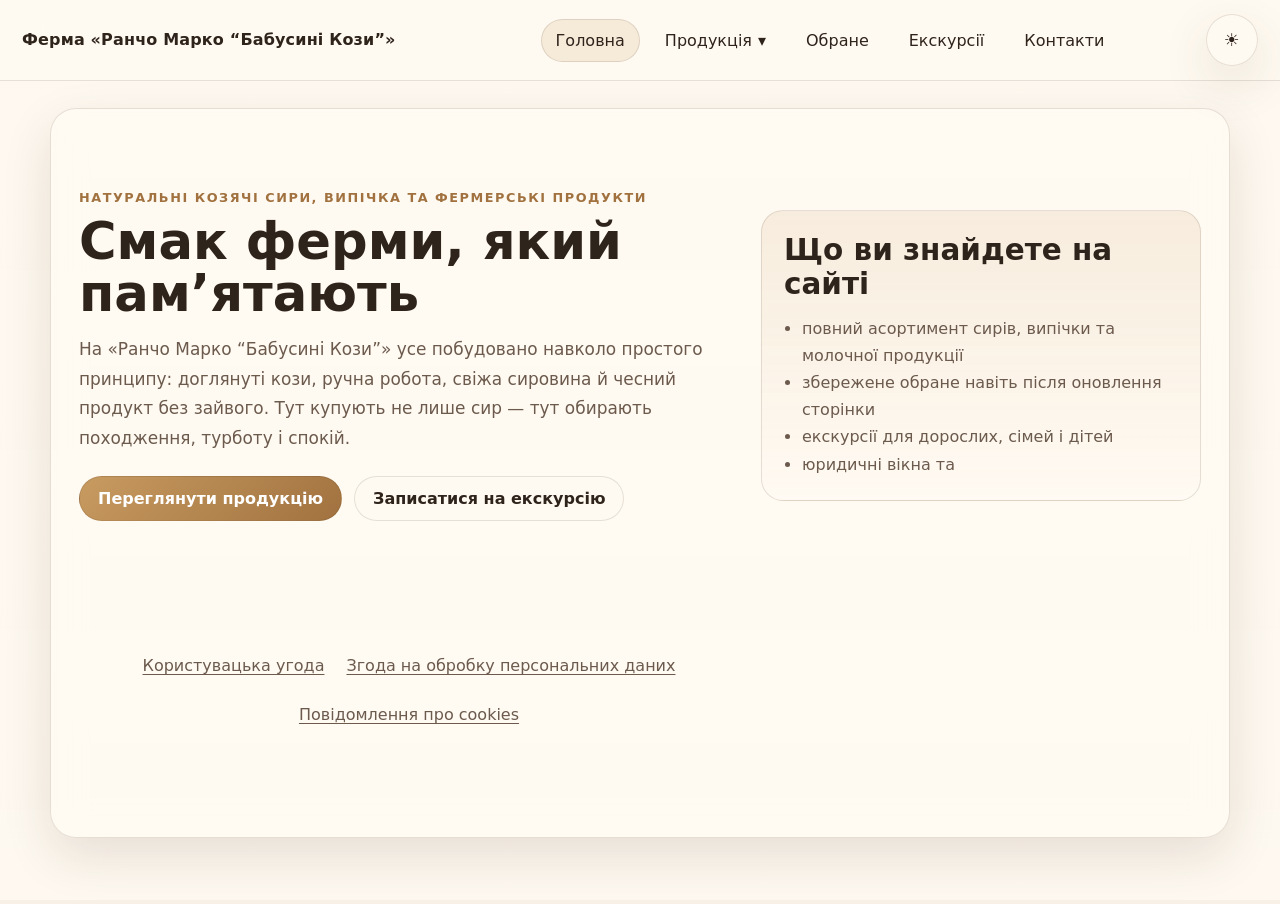
==== index.html @ a1350366 "Add files via upload" ====
<!doctype html>
<html lang="uk" data-page="home">
<head>
  <meta charset="utf-8">
  <meta name="viewport" content="width=device-width, initial-scale=1">
  <title>Ранчо Марко “Бабусині Кози” — ферма та крафтові сири</title>
  <meta name="description" content="Ферма та продаж крафтових сирів «Ранчо Марко “Бабусині Кози”». Натуральна продукція, екскурсії, замовлення та обране.">
  <link rel="stylesheet" href="styles.css">
</head>
<body data-page="home">
  <div class="page-bg" aria-hidden="true"></div>

  <header class="topbar">
    <div class="brand">
      <a href="index.html">Ферма «Ранчо Марко “Бабусині Кози”»</a>
    </div>

    <nav class="main-nav" aria-label="Головна навігація">
      <a href="index.html" class="nav-link active">Головна</a>

      <div class="nav-dropdown" data-dropdown>
        <button class="nav-link dropdown-toggle" type="button" data-product-toggle aria-expanded="false">
          Продукція
          <span class="chevron" aria-hidden="true">▾</span>
        </button>
        <div class="dropdown-panel" data-dropdown-panel>
          <a href="products.html#classichni">Класичні</a>
          <a href="products.html#kraftovi">Крафтові</a>
          <a href="products.html#marinated">Мариновані</a>
          <a href="products.html#vypichka">Випічка</a>
          <a href="products.html#inshe">Інше</a>
        </div>
      </div>

      <a href="favorites.html" class="nav-link">Обране</a>
      <a href="excursions.html" class="nav-link">Екскурсії</a>
      <a href="contacts.html" class="nav-link">Контакти</a>
    </nav>

    <button class="theme-toggle" type="button" data-theme-toggle aria-label="Перемкнути тему">
      <span class="theme-icon theme-sun" aria-hidden="true">☀</span>
      <span class="theme-icon theme-moon" aria-hidden="true">☾</span>
    </button>
  </header>

  <main class="page-shell">
    <section class="hero section-card">
      <div class="hero-copy">
        <p class="eyebrow">Натуральні козячі сири, випічка та фермерські продукти</p>
        <h1>Смак ферми, який пам’ятають</h1>
        <p class="lead">
          На «Ранчо Марко “Бабусині Кози”» усе побудовано навколо простого принципу: доглянуті кози, ручна робота, свіжа сировина й чесний продукт без зайвого.
          Тут купують не лише сир — тут обирають походження, турботу і спокій.
        </p>
        <div class="hero-actions">
          <a class="btn btn-primary" href="products.html">Переглянути продукцію</a>
          <a class="btn btn-secondary" href="excursions.html">Записатися на екскурсію</a>
        </div>
      </div>
      <div class="hero-note">
        <div class="note-card">
          <h2>Що ви знайдете на сайті</h2>
          <ul>
            <li>повний асортимент сирів, випічки та молочної продукції</li>
            <li>збережене обране навіть після оновлення сторінки</li>
            <li>екскурсії для дорослих, сімей і дітей</li>
            <li>юридичні вікна та 
    </div>
  </div>

  
  </div>

  <footer class="footer">
    <button class="footer-link" type="button" data-open-legal="agreement">Користувацька угода</button>
    <button class="footer-link" type="button" data-open-legal="consent">Згода на обробку персональних даних</button>
    <button class="footer-link" type="button" data-open-legal="cookies">Повідомлення про cookies</button>
  </footer>

  <script src="script.js"></script>
</body>
</html>
---- styles.css ----
:root{
  --bg: #f7efe4;
  --bg2: #fffaf2;
  --panel: rgba(255, 250, 242, 0.82);
  --panel-strong: rgba(255, 250, 242, 0.95);
  --text: #2f241c;
  --muted: #6c5a4d;
  --line: rgba(79, 58, 43, 0.14);
  --accent: #c89b61;
  --accent-2: #a1723f;
  --accent-soft: rgba(200, 155, 97, 0.16);
  --shadow: 0 18px 50px rgba(62, 38, 19, 0.12);
  --radius: 26px;
}

:root[data-theme="dark"]{
  --bg: #17110d;
  --bg2: #221914;
  --panel: rgba(35, 26, 21, 0.82);
  --panel-strong: rgba(35, 26, 21, 0.96);
  --text: #f4e9dc;
  --muted: #d2bea8;
  --line: rgba(255,255,255,0.12);
  --accent: #e3b77e;
  --accent-2: #f2d0a3;
  --accent-soft: rgba(227, 183, 126, 0.15);
  --shadow: 0 18px 50px rgba(0,0,0,0.35);
}

*{box-sizing:border-box}
html{scroll-behavior:smooth}
body{
  margin:0;
  min-height:100vh;
  font-family: Inter, system-ui, -apple-system, BlinkMacSystemFont, "Segoe UI", sans-serif;
  color:var(--text);
  background: linear-gradient(180deg, rgba(247,239,228,0.9), rgba(247,239,228,0.9));
  overflow-x:hidden;
}

.page-bg{
  position:fixed;
  inset:0;
  z-index:-2;
  background:
    linear-gradient(180deg, rgba(255,250,242,0.8), rgba(255,250,242,0.78)),
    url("img/ferma.png") center/cover no-repeat;
  filter:saturate(0.95);
}
:root[data-theme="dark"] .page-bg{
  background:
    linear-gradient(180deg, rgba(17,13,10,0.76), rgba(17,13,10,0.82)),
    url("img/ferma.png") center/cover no-repeat;
}

a{color:inherit;text-decoration:none}
button,input,summary{font:inherit}
img{max-width:100%;display:block}
.page-shell{
  width:min(1180px, calc(100% - 28px));
  margin:0 auto;
  padding:108px 0 44px;
}

.topbar{
  position:fixed;
  top:0; left:0; right:0;
  z-index:20;
  display:grid;
  grid-template-columns: 1.2fr 2fr auto;
  align-items:center;
  gap:16px;
  padding:14px 22px;
  backdrop-filter: blur(18px);
  background: color-mix(in srgb, var(--panel-strong) 85%, transparent);
  border-bottom:1px solid var(--line);
}

.brand a{
  font-weight:800;
  letter-spacing:0.01em;
  line-height:1.15;
  display:inline-block;
  max-width:100%;
}

.main-nav{
  justify-self:center;
  display:flex;
  align-items:center;
  justify-content:center;
  gap:10px;
  flex-wrap:wrap;
}

.nav-link{
  border:1px solid transparent;
  background:transparent;
  color:var(--text);
  padding:11px 14px;
  border-radius:999px;
  cursor:pointer;
  transition: all .2s ease;
  display:inline-flex;
  align-items:center;
  gap:6px;
}
.nav-link:hover,.nav-link.active,.nav-dropdown:hover .dropdown-toggle{
  background:var(--accent-soft);
  border-color: var(--line);
}

.nav-dropdown{
  position:relative;
}
.dropdown-panel{
  position:absolute;
  top:calc(100% + 10px);
  left:50%;
  transform:translateX(-50%) translateY(8px);
  min-width:220px;
  padding:10px;
  border-radius:18px;
  background:var(--panel-strong);
  border:1px solid var(--line);
  box-shadow:var(--shadow);
  display:none;
}
.nav-dropdown.open .dropdown-panel{
  display:grid;
  gap:6px;
}
.dropdown-panel a{
  padding:10px 12px;
  border-radius:12px;
}
.dropdown-panel a:hover{
  background:var(--accent-soft);
}

.theme-toggle{
  justify-self:end;
  width:52px;
  height:52px;
  border:none;
  border-radius:50%;
  background:var(--panel-strong);
  color:var(--text);
  box-shadow:var(--shadow);
  cursor:pointer;
  position:relative;
  border:1px solid var(--line);
}
.theme-icon{
  position:absolute;
  inset:0;
  display:grid;
  place-items:center;
  font-size:1.1rem;
  transition:opacity .2s ease, transform .2s ease;
}
.theme-moon{opacity:0; transform:rotate(-25deg)}
:root[data-theme="dark"] .theme-sun{opacity:0; transform:rotate(25deg)}
:root[data-theme="dark"] .theme-moon{opacity:1; transform:rotate(0)}

.section-card{
  background:var(--panel);
  border:1px solid var(--line);
  box-shadow:var(--shadow);
  border-radius:var(--radius);
  padding:28px;
  margin-bottom:22px;
  backdrop-filter: blur(16px);
}
.hero{
  display:grid;
  grid-template-columns:1.2fr .8fr;
  gap:22px;
  align-items:center;
  min-height: calc(100vh - 170px);
}
.eyebrow{
  margin:0 0 10px;
  text-transform:uppercase;
  letter-spacing:.12em;
  font-size:.8rem;
  color:var(--accent-2);
  font-weight:700;
}
h1{
  margin:0 0 16px;
  font-size: clamp(2.4rem, 4vw, 4.8rem);
  line-height:1.02;
}
h2{
  margin:0 0 10px;
  font-size: clamp(1.4rem, 2.3vw, 2.2rem);
}
h3{margin:0 0 8px; font-size:1.05rem}
.lead{
  color:var(--muted);
  font-size:1.06rem;
  line-height:1.75;
  margin:0;
}
.hero-actions, .favorites-actions{
  display:flex;
  gap:12px;
  flex-wrap:wrap;
  margin-top:22px;
}
.btn{
  display:inline-flex;
  justify-content:center;
  align-items:center;
  padding:12px 18px;
  border-radius:999px;
  border:1px solid var(--line);
  cursor:pointer;
  transition:all .2s ease;
  font-weight:700;
}
.btn-primary{
  background:linear-gradient(135deg, var(--accent), var(--accent-2));
  color:#fff;
}
.btn-secondary{
  background:var(--panel-strong);
  color:var(--text);
}
.btn:hover, .btn:focus-visible{
  transform:translateY(-1px);
  filter:brightness(1.02);
}
.note-card{
  border-radius:22px;
  background:linear-gradient(180deg, rgba(200,155,97,0.14), rgba(255,255,255,0.02));
  border:1px solid var(--line);
  padding:22px;
}
.note-card ul{
  margin:14px 0 0;
  padding-left:18px;
  color:var(--muted);
  line-height:1.7;
}

.info-grid, .benefits-grid, .steps-grid, .audience-grid, .contact-grid, .excursion-grid{
  display:grid;
  gap:18px;
}
.info-grid{
  grid-template-columns:repeat(2, minmax(0,1fr));
}
.benefits-grid{
  grid-template-columns:repeat(4, minmax(0,1fr));
}
.benefit{
  padding:16px;
  background:var(--panel-strong);
  border:1px solid var(--line);
  border-radius:18px;
  line-height:1.55;
}
.steps-grid{
  grid-template-columns:repeat(5, minmax(0,1fr));
}
.step{
  padding:18px;
  border-radius:18px;
  background:var(--panel-strong);
  border:1px solid var(--line);
}
.step span{
  display:inline-grid;
  place-items:center;
  width:34px;
  height:34px;
  border-radius:50%;
  background:var(--accent-soft);
  font-weight:800;
  margin-bottom:12px;
}
.audience-grid, .contact-grid{
  grid-template-columns:repeat(2, minmax(0,1fr));
}
.audience-card, .contact-card, .excursion-card{
  padding:20px;
  border-radius:20px;
  background:var(--panel-strong);
  border:1px solid var(--line);
}
.faq-list details{
  background:var(--panel-strong);
  border:1px solid var(--line);
  border-radius:18px;
  padding:14px 16px;
  margin-bottom:12px;
}
.faq-list summary{
  cursor:pointer;
  font-weight:700;
}
.faq-list p{
  color:var(--muted);
  margin:10px 0 0;
  line-height:1.7;
}
.section-head{
  margin-bottom:18px;
}
.section-head p{margin:0;color:var(--muted);line-height:1.6}
.cta{
  text-align:center;
}
.cta p{max-width:780px;margin:0 auto 20px;color:var(--muted);line-height:1.75}

.product-section{
  scroll-margin-top: 120px;
}
.product-grid{
  display:grid;
  grid-template-columns:repeat(3, minmax(0,1fr));
  gap:16px;
}
.product-card{
  overflow:hidden;
  display:flex;
  flex-direction:column;
  background:var(--panel-strong);
  border:1px solid var(--line);
  border-radius:22px;
}
.product-media{
  position:relative;
  aspect-ratio: 4/3;
  background:#d9c2a3;
}
.product-media img{
  width:100%;
  height:100%;
  object-fit:cover;
}
.favorite-btn{
  position:absolute;
  top:12px;
  right:12px;
  width:42px;
  height:42px;
  border:none;
  border-radius:50%;
  background:rgba(255,255,255,0.88);
  color:#9d5d3b;
  cursor:pointer;
  font-size:1.2rem;
  box-shadow:0 8px 18px rgba(0,0,0,.14);
}
.favorite-btn.active{
  color:#d13b56;
}
.product-body{
  padding:16px;
  display:grid;
  gap:10px;
}
.product-title{
  margin:0;
  font-size:1.06rem;
}
.meta{
  color:var(--muted);
  font-size:.95rem;
  line-height:1.6;
}
.product-price{
  font-weight:800;
  color:var(--accent-2);
}
.product-actions{
  display:flex;
  gap:10px;
  flex-wrap:wrap;
}
.product-actions .btn{
  flex:1 1 140px;
  padding:10px 14px;
}

.favorites-grid{
  display:grid;
  grid-template-columns:repeat(2, minmax(0,1fr));
  gap:16px;
  margin-top:18px;
}
.favorite-item{
  display:grid;
  grid-template-columns:140px 1fr;
  gap:16px;
  padding:16px;
  background:var(--panel-strong);
  border:1px solid var(--line);
  border-radius:22px;
}
.favorite-thumb{
  aspect-ratio:1/1;
  border-radius:16px;
  overflow:hidden;
}
.favorite-thumb img{
  width:100%;
  height:100%;
  object-fit:cover;
}
.favorite-content{
  display:grid;
  gap:8px;
}
.favorite-content .btn{
  width:max-content;
}
.favorite-meta{
  color:var(--muted);
  line-height:1.6;
  font-size:.96rem;
}
.empty-state{
  text-align:center;
  color:var(--muted);
  padding:20px 10px 6px;
}
.contact-inline{
  margin:14px 0 0;
  color:var(--muted);
}
.big-link{
  font-size:1.12rem;
  font-weight:800;
  color:var(--accent-2);
  text-decoration:underline;
  text-underline-offset:3px;
}

.pill-row{
  display:flex;
  gap:8px;
  flex-wrap:wrap;
  margin-top:14px;
}
.pill-row span{
  padding:8px 12px;
  border-radius:999px;
  background:var(--accent-soft);
  border:1px solid var(--line);
  font-size:.92rem;
}

.modal{
  position:fixed;
  inset:0;
  background:rgba(18, 12, 8, .55);
  display:none;
  align-items:center;
  justify-content:center;
  padding:18px;
  z-index:40;
}
.modal.open{display:flex}
.modal-card{
  width:min(880px, 100%);
  max-height:min(86vh, 980px);
  overflow:auto;
  background:var(--panel-strong);
  border-radius:28px;
  border:1px solid var(--line);
  box-shadow:var(--shadow);
  position:relative;
}
.modal-content{
  padding:28px;
  line-height:1.75;
}
.modal-content h3{margin-top:18px}
.modal-close{
  position:sticky;
  top:0;
  margin-left:auto;
  display:block;
  width:44px;
  height:44px;
  border:none;
  background:transparent;
  color:var(--text);
  font-size:2rem;
  line-height:1;
  cursor:pointer;
  z-index:1;
}
.modal-content p, .modal-content li{color:var(--muted)}
.modal-content ul{padding-left:20px}



.cookie-actions{
  display:flex;
  gap:10px;
  flex-wrap:wrap;
  justify-content:flex-end;
}

.footer{
  width:min(1180px, calc(100% - 28px));
  margin:0 auto 24px;
  display:flex;
  gap:14px;
  flex-wrap:wrap;
  justify-content:center;
}
.footer-link{
  border:none;
  background:transparent;
  color:var(--muted);
  text-decoration:underline;
  text-underline-offset:3px;
  cursor:pointer;
  padding:8px 4px;
}
.page-intro{
  text-align:center;
}
.page-intro .lead{max-width:840px;margin:0 auto}
.excursion-grid{
  grid-template-columns:repeat(3, minmax(0,1fr));
  margin-bottom:22px;
}

@media (max-width: 1100px){
  .hero, .product-grid, .steps-grid, .benefits-grid, .favorites-grid, .excursion-grid{
    grid-template-columns:repeat(2, minmax(0,1fr));
  }
  .topbar{
    grid-template-columns:1fr auto;
    grid-template-areas:
      "brand theme"
      "nav nav";
  }
  .brand{grid-area:brand}
  .main-nav{grid-area:nav; justify-self:stretch}
  .theme-toggle{grid-area:theme}
}
@media (max-width: 760px){
  .page-shell{width:min(100% - 18px, 1180px); padding-top:128px}
  .topbar{
    padding:12px 12px 10px;
  }
  .brand a{
    font-size:.96rem;
  }
  .main-nav{
    justify-content:flex-start;
    gap:8px;
  }
  .nav-link{
    padding:9px 12px;
    font-size:.95rem;
  }
  .dropdown-panel{
    left:0;
    transform:none;
    min-width: 200px;
  }
  .hero, .info-grid, .benefits-grid, .steps-grid, .audience-grid, .contact-grid, .excursion-grid, .product-grid, .favorites-grid{
    grid-template-columns:1fr;
  }
  .section-card{padding:20px}
  
  .cookie-actions, .hero-actions, .favorites-actions{
    justify-content:stretch;
  }
  .cookie-actions .btn, .hero-actions .btn, .favorites-actions .btn{
    width:100%;
  }
  .favorite-item{
    grid-template-columns:1fr;
  }
}

body.no-scroll{overflow:hidden}
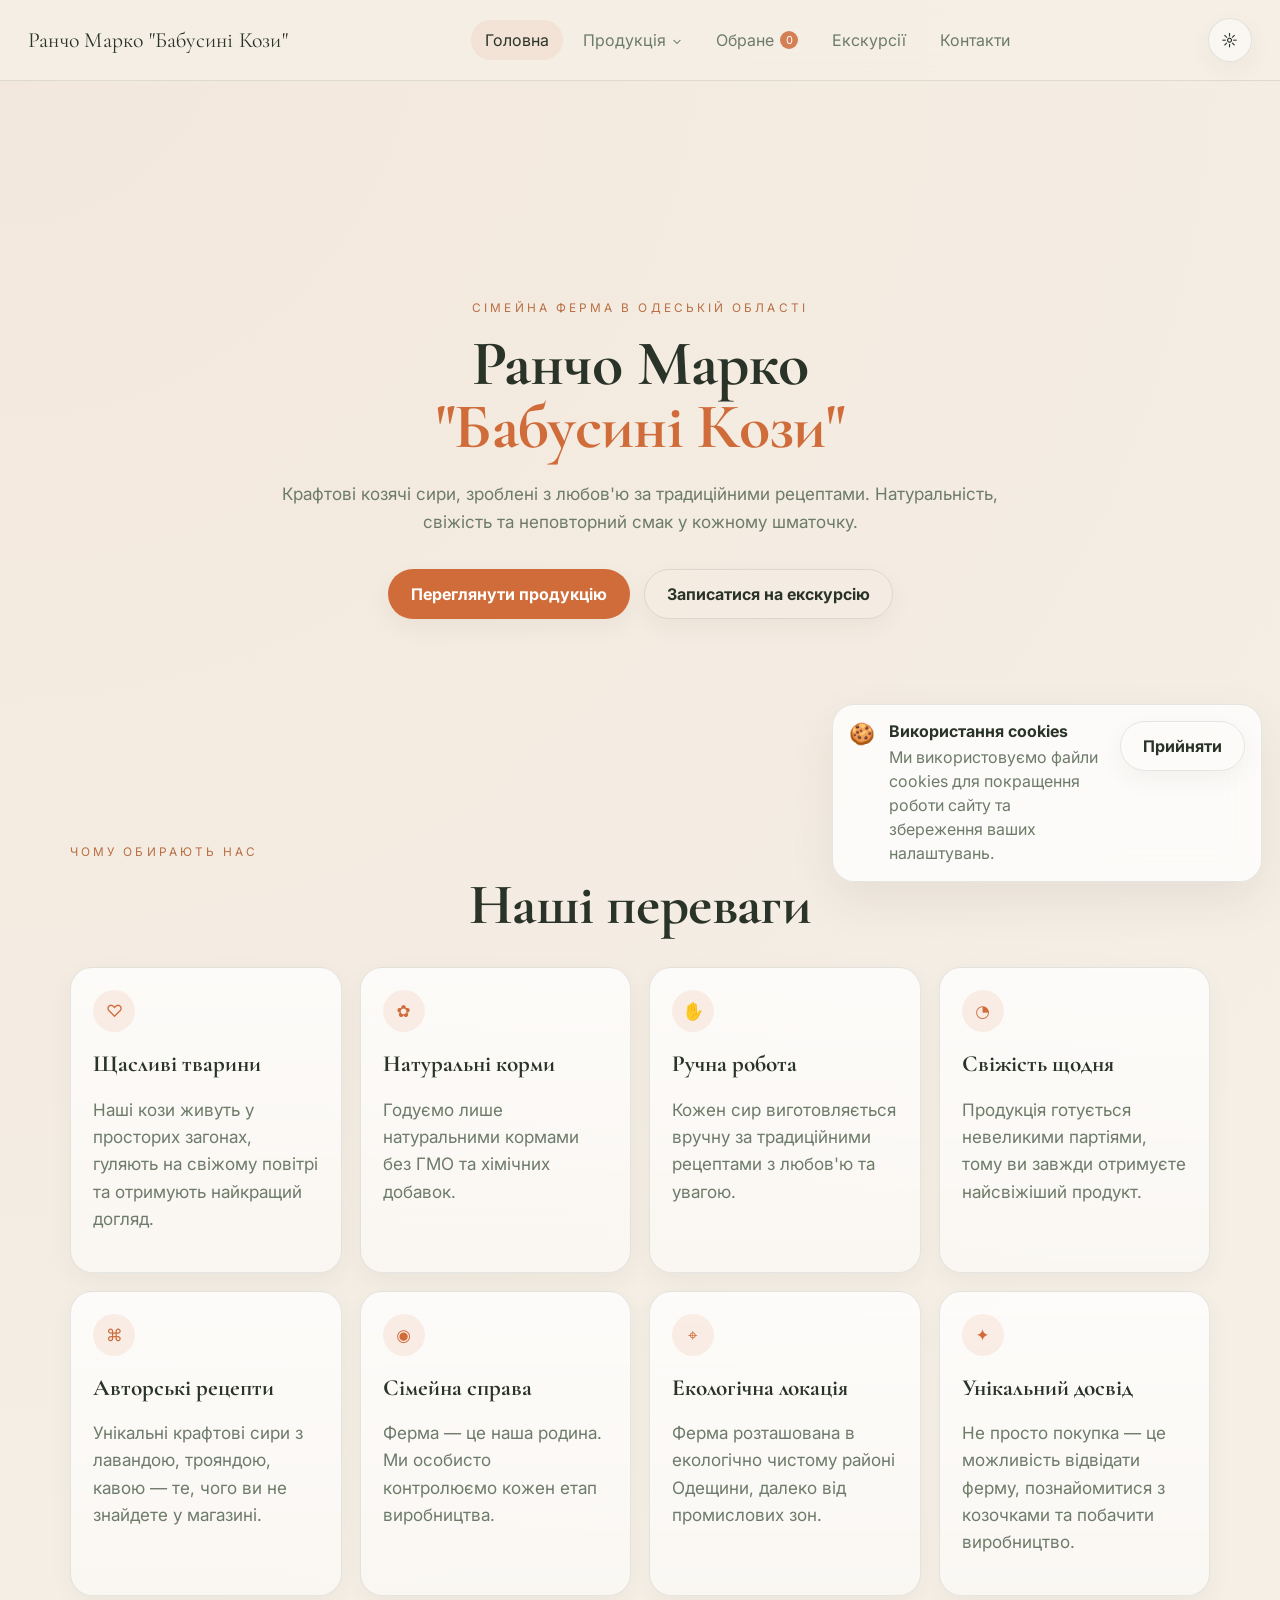
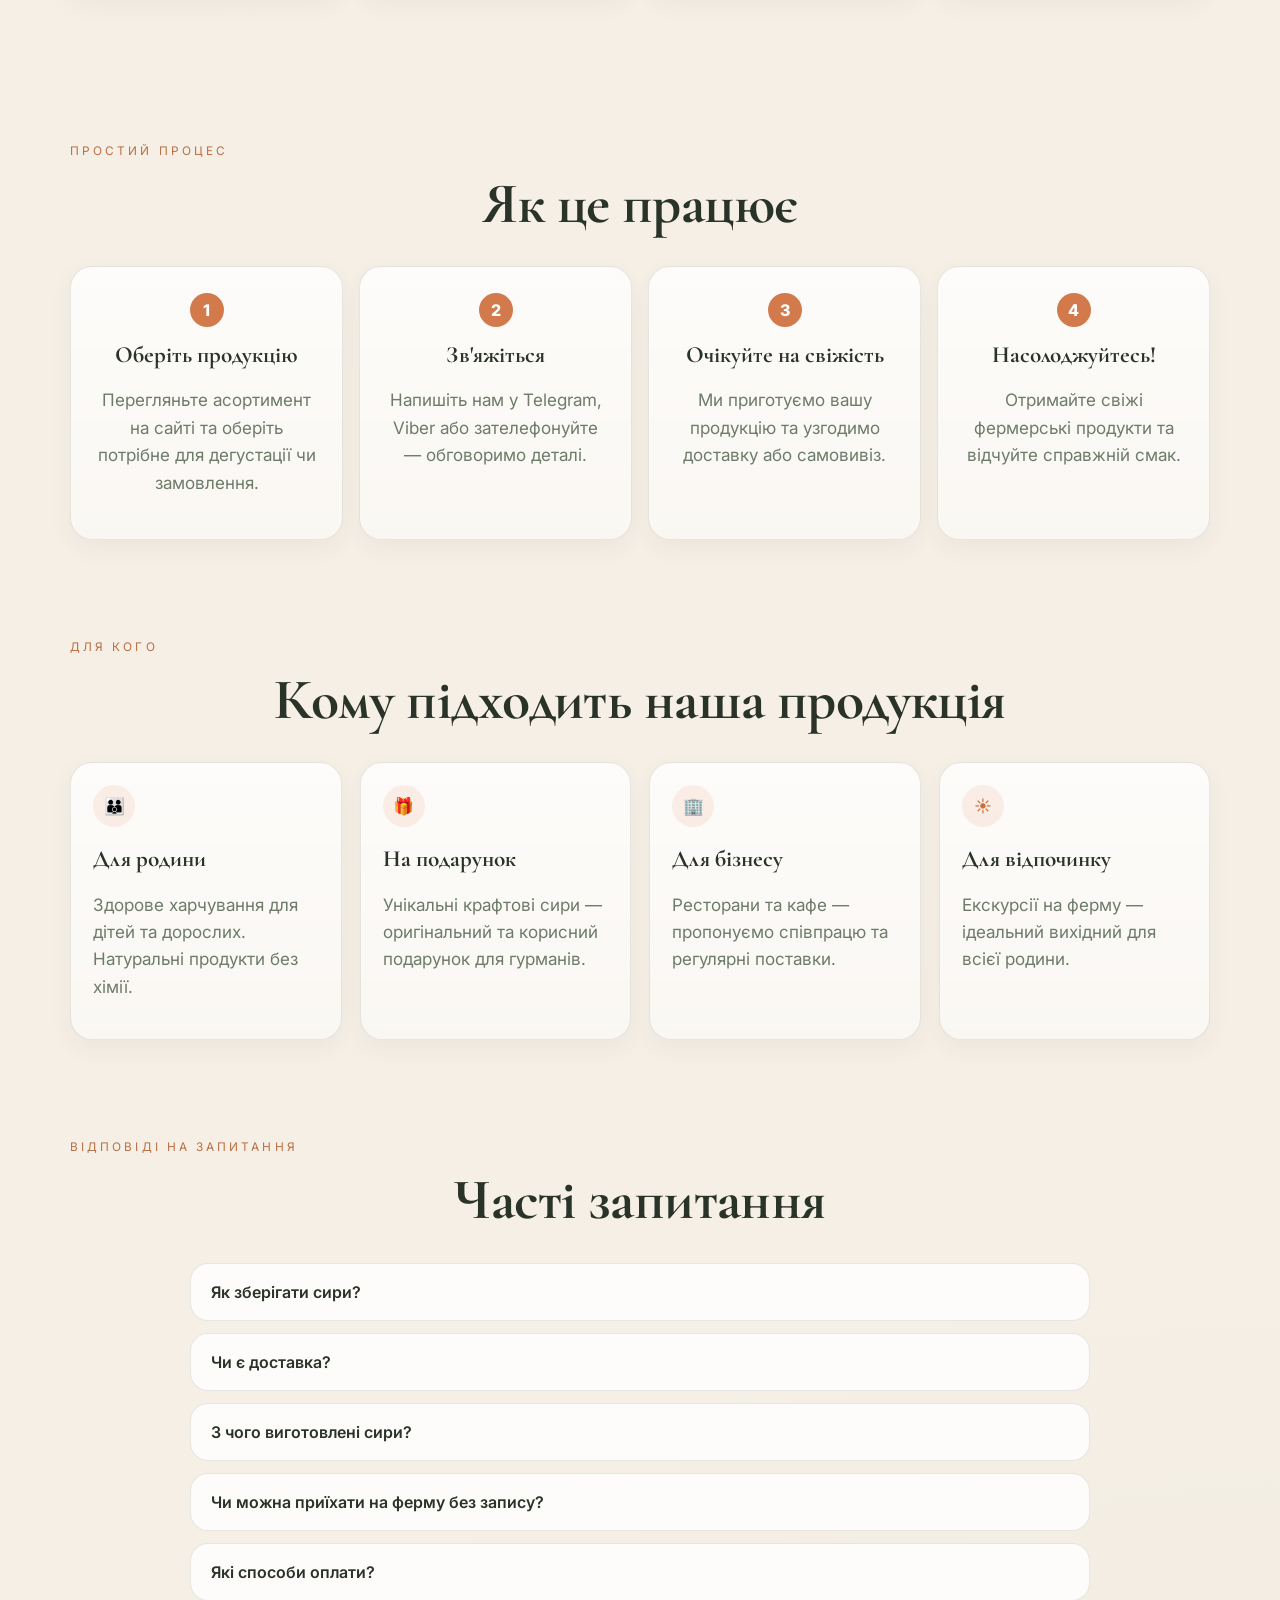
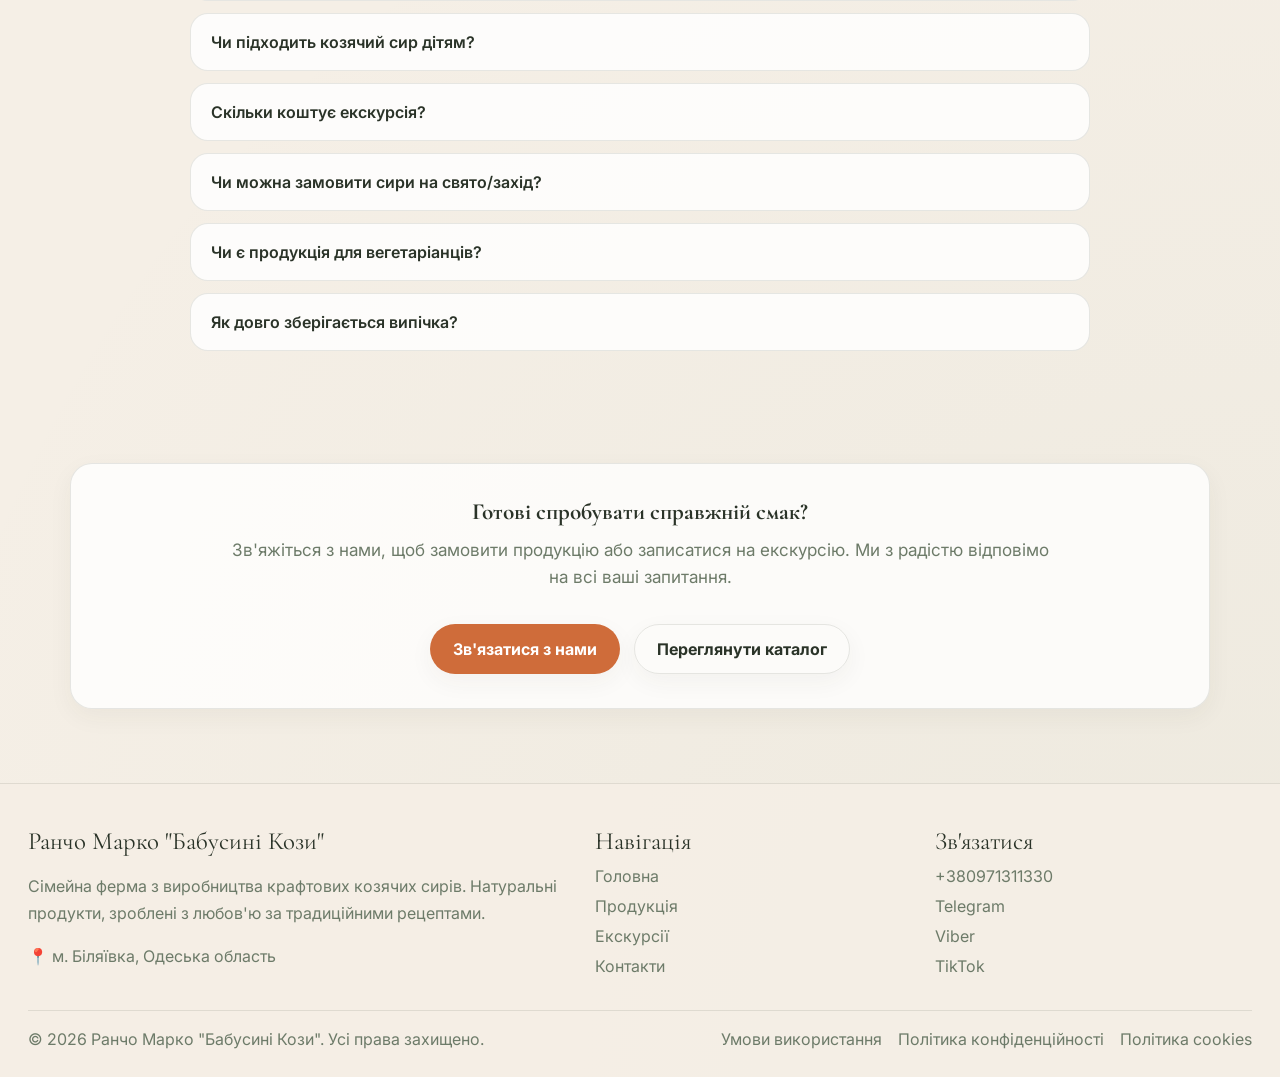
==== commit 4ae622b7: "Add files via upload" ====
--- a/index.html
+++ b/index.html
@@ -1,82 +1,185 @@
 <!doctype html>
-<html lang="uk" data-page="home">
+<html lang="uk" data-theme="light">
 <head>
-  <meta charset="utf-8">
-  <meta name="viewport" content="width=device-width, initial-scale=1">
-  <title>Ранчо Марко “Бабусині Кози” — ферма та крафтові сири</title>
-  <meta name="description" content="Ферма та продаж крафтових сирів «Ранчо Марко “Бабусині Кози”». Натуральна продукція, екскурсії, замовлення та обране.">
-  <link rel="stylesheet" href="styles.css">
+  <meta charset="utf-8" />
+  <meta name="viewport" content="width=device-width, initial-scale=1" />
+  <meta name="theme-color" content="#f5efe6" />
+  <title>Ранчо Марко &quot;Бабусині Кози&quot;</title>
+  <meta name="description" content="Сімейна ферма в Одеській області: крафтові козячі сири, випічка, екскурсії та замовлення напряму від виробника." />
+  <link rel="preconnect" href="https://fonts.googleapis.com">
+  <link rel="preconnect" href="https://fonts.gstatic.com" crossorigin>
+  <link href="https://fonts.googleapis.com/css2?family=Inter:wght@400;500;600;700;800&family=Cormorant+Garamond:wght@500;600;700&display=swap" rel="stylesheet">
+  <link rel="icon" href="favicon.svg" type="image/svg+xml" />
+  <link rel="stylesheet" href="css/style.css" />
+  <script defer src="js/script.js"></script>
 </head>
-<body data-page="home">
-  <div class="page-bg" aria-hidden="true"></div>
+<body data-page="home" class="page-home">
+  <div class="site-shell">
+    
+    <header class="header">
+      <a class="brand" href="index.html" aria-label="Ранчо Марко Бабусині Кози">Ранчо Марко "Бабусині Кози"</a>
+      
+      <nav class="nav" aria-label="Головна навігація">
+        <a href="index.html" class="nav-link">Головна</a>
+        <div class="nav-dropdown" data-dropdown>
+          <button class="nav-link nav-link--button" type="button" data-dropdown-btn aria-haspopup="true" aria-expanded="false">
+            Продукція <span class="caret">⌄</span>
+          </button>
+          <div class="dropdown-panel" role="menu" aria-label="Категорії продукції">
+            <a href="products.html#classic" data-category-link="classic">Класичні</a>
+            <a href="products.html#craft" data-category-link="craft">Крафтові</a>
+            <a href="products.html#marinated" data-category-link="marinated">Мариновані</a>
+            <a href="products.html#bakery" data-category-link="bakery">Випічка</a>
+            <a href="products.html#other" data-category-link="other">Інше</a>
+          </div>
+        </div>
+        <a href="favorites.html" class="nav-link ">Обране <span class="nav-pill" data-fav-count>0</span></a>
+        <a href="excursions.html" class="nav-link ">Екскурсії</a>
+        <a href="contacts.html" class="nav-link ">Контакти</a>
+      </nav>
+      <div class="header-actions">
+        <button class="icon-btn theme-toggle" type="button" data-theme-toggle aria-label="Перемкнути тему">
+          <span class="theme-icon" data-theme-icon>☼</span>
+        </button>
+        <button class="icon-btn mobile-toggle" type="button" data-mobile-toggle aria-label="Відкрити меню">
+          <span></span><span></span><span></span>
+        </button>
+      </div>
+    </header>
+    
+    <div class="mobile-menu" data-mobile-menu>
+      <a href="index.html">Головна</a>
+      <button type="button" class="mobile-accordion" data-mobile-products>Продукція <span>⌄</span></button>
+      <div class="mobile-submenu" data-mobile-submenu>
+        <a href="products.html#classic">Класичні</a>
+        <a href="products.html#craft">Крафтові</a>
+        <a href="products.html#marinated">Мариновані</a>
+        <a href="products.html#bakery">Випічка</a>
+        <a href="products.html#other">Інше</a>
+      </div>
+      <a href="favorites.html">Обране <span class="nav-pill" data-fav-count>0</span></a>
+      <a href="excursions.html">Екскурсії</a>
+      <a href="contacts.html">Контакти</a>
+    </div>
+    <main>
 
-  <header class="topbar">
-    <div class="brand">
-      <a href="index.html">Ферма «Ранчо Марко “Бабусині Кози”»</a>
+<section class="hero hero--home reveal">
+  <div class="hero__eyebrow">СІМЕЙНА ФЕРМА В ОДЕСЬКІЙ ОБЛАСТІ</div>
+  <h1>Ранчо Марко<br><span>"Бабусині Кози"</span></h1>
+  <p class="hero__text">Крафтові козячі сири, зроблені з любов'ю за традиційними рецептами. Натуральність, свіжість та неповторний смак у кожному шматочку.</p>
+  <div class="hero__actions">
+    <a href="products.html" class="button">Переглянути продукцію</a>
+    <a href="excursions.html" class="button button--secondary">Записатися на екскурсію</a>
+  </div>
+</section>
+
+<section class="section reveal">
+  <div class="section__eyebrow">ЧОМУ ОБИРАЮТЬ НАС</div>
+  <h2 class="section__title">Наші переваги</h2>
+  <div class="grid grid--4">
+    <article class="info-card"><div class="info-card__icon">♡</div><h3>Щасливі тварини</h3><p>Наші кози живуть у просторих загонах, гуляють на свіжому повітрі та отримують найкращий догляд.</p></article>
+    <article class="info-card"><div class="info-card__icon">✿</div><h3>Натуральні корми</h3><p>Годуємо лише натуральними кормами без ГМО та хімічних добавок.</p></article>
+    <article class="info-card"><div class="info-card__icon">✋</div><h3>Ручна робота</h3><p>Кожен сир виготовляється вручну за традиційними рецептами з любов'ю та увагою.</p></article>
+    <article class="info-card"><div class="info-card__icon">◔</div><h3>Свіжість щодня</h3><p>Продукція готується невеликими партіями, тому ви завжди отримуєте найсвіжіший продукт.</p></article>
+    <article class="info-card"><div class="info-card__icon">⌘</div><h3>Авторські рецепти</h3><p>Унікальні крафтові сири з лавандою, трояндою, кавою — те, чого ви не знайдете у магазині.</p></article>
+    <article class="info-card"><div class="info-card__icon">◉</div><h3>Сімейна справа</h3><p>Ферма — це наша родина. Ми особисто контролюємо кожен етап виробництва.</p></article>
+    <article class="info-card"><div class="info-card__icon">⌖</div><h3>Екологічна локація</h3><p>Ферма розташована в екологічно чистому районі Одещини, далеко від промислових зон.</p></article>
+    <article class="info-card"><div class="info-card__icon">✦</div><h3>Унікальний досвід</h3><p>Не просто покупка — це можливість відвідати ферму, познайомитися з козочками та побачити виробництво.</p></article>
+  </div>
+</section>
+
+<section class="section section--soft reveal">
+  <div class="section__eyebrow">ПРОСТИЙ ПРОЦЕС</div>
+  <h2 class="section__title">Як це працює</h2>
+  <div class="steps">
+    <div class="step"><span>1</span><h3>Оберіть продукцію</h3><p>Перегляньте асортимент на сайті та оберіть потрібне для дегустації чи замовлення.</p></div>
+    <div class="step"><span>2</span><h3>Зв'яжіться</h3><p>Напишіть нам у Telegram, Viber або зателефонуйте — обговоримо деталі.</p></div>
+    <div class="step"><span>3</span><h3>Очікуйте на свіжість</h3><p>Ми приготуємо вашу продукцію та узгодимо доставку або самовивіз.</p></div>
+    <div class="step"><span>4</span><h3>Насолоджуйтесь!</h3><p>Отримайте свіжі фермерські продукти та відчуйте справжній смак.</p></div>
+  </div>
+</section>
+
+<section class="section reveal">
+  <div class="section__eyebrow">ДЛЯ КОГО</div>
+  <h2 class="section__title">Кому підходить наша продукція</h2>
+  <div class="grid grid--4">
+    <article class="promo-card"><div class="promo-card__icon">👪</div><h3>Для родини</h3><p>Здорове харчування для дітей та дорослих. Натуральні продукти без хімії.</p></article>
+    <article class="promo-card"><div class="promo-card__icon">🎁</div><h3>На подарунок</h3><p>Унікальні крафтові сири — оригінальний та корисний подарунок для гурманів.</p></article>
+    <article class="promo-card"><div class="promo-card__icon">🏢</div><h3>Для бізнесу</h3><p>Ресторани та кафе — пропонуємо співпрацю та регулярні поставки.</p></article>
+    <article class="promo-card"><div class="promo-card__icon">☀</div><h3>Для відпочинку</h3><p>Екскурсії на ферму — ідеальний вихідний для всієї родини.</p></article>
+  </div>
+</section>
+
+<section class="section section--faq reveal">
+  <div class="section__eyebrow">ВІДПОВІДІ НА ЗАПИТАННЯ</div>
+  <h2 class="section__title">Часті запитання</h2>
+  <div class="accordion" data-accordion>
+<details class="accordion-item"><summary>Як зберігати сири?</summary><div class="accordion-body">Зберігайте сири у холодильнику при температурі +2…+6°C, у пергаменті або харчовому контейнері.</div></details>
+<details class="accordion-item"><summary>Чи є доставка?</summary><div class="accordion-body">Так, ми обговорюємо доставку індивідуально залежно від замовлення та локації.</div></details>
+<details class="accordion-item"><summary>З чого виготовлені сири?</summary><div class="accordion-body">Наші сири виготовлені з козячого молока, натуральних заквасок і сезонних добавок.</div></details>
+<details class="accordion-item"><summary>Чи можна приїхати на ферму без запису?</summary><div class="accordion-body">Краще домовлятися заздалегідь, щоб ми могли комфортно прийняти гостей.</div></details>
+<details class="accordion-item"><summary>Які способи оплати?</summary><div class="accordion-body">Готівка, переказ на карту та інші варіанти — за домовленістю.</div></details>
+<details class="accordion-item"><summary>Чи підходить козячий сир дітям?</summary><div class="accordion-body">Так, у помірній кількості козяча молочна продукція добре підходить дітям.</div></details>
+<details class="accordion-item"><summary>Скільки коштує екскурсія?</summary><div class="accordion-body">Вартість залежить від формату. Будь ласка, уточнюйте за телефоном.</div></details>
+<details class="accordion-item"><summary>Чи можна замовити сири на свято/захід?</summary><div class="accordion-body">Так, ми готуємо індивідуальні набори та дегустаційні добірки.</div></details>
+<details class="accordion-item"><summary>Чи є продукція для вегетаріанців?</summary><div class="accordion-body">Так, частина продукції підходить для вегетаріанців, але уточнюйте склад кожного виробу.</div></details>
+<details class="accordion-item"><summary>Як довго зберігається випічка?</summary><div class="accordion-body">Випічка найкраща в день приготування, але зберігається 1–2 дні у прохолоді.</div></details>
+
+  </div>
+</section>
+
+<section class="section reveal">
+  <div class="cta-card">
+    <h2>Готові спробувати справжній смак?</h2>
+    <p>Зв'яжіться з нами, щоб замовити продукцію або записатися на екскурсію. Ми з радістю відповімо на всі ваші запитання.</p>
+    <div class="hero__actions">
+      <a href="contacts.html" class="button">Зв'язатися з нами</a>
+      <a href="products.html" class="button button--secondary">Переглянути каталог</a>
     </div>
+  </div>
+</section>
 
-    <nav class="main-nav" aria-label="Головна навігація">
-      <a href="index.html" class="nav-link active">Головна</a>
-
-      <div class="nav-dropdown" data-dropdown>
-        <button class="nav-link dropdown-toggle" type="button" data-product-toggle aria-expanded="false">
-          Продукція
-          <span class="chevron" aria-hidden="true">▾</span>
-        </button>
-        <div class="dropdown-panel" data-dropdown-panel>
-          <a href="products.html#classichni">Класичні</a>
-          <a href="products.html#kraftovi">Крафтові</a>
-          <a href="products.html#marinated">Мариновані</a>
-          <a href="products.html#vypichka">Випічка</a>
-          <a href="products.html#inshe">Інше</a>
+    </main>
+    
+    <footer class="footer">
+      <div class="footer-col">
+        <div class="footer-brand">Ранчо Марко "Бабусині Кози"</div>
+        <p>Сімейна ферма з виробництва крафтових козячих сирів. Натуральні продукти, зроблені з любов'ю за традиційними рецептами.</p>
+        <p class="footer-meta">📍 м. Біляївка, Одеська область</p>
+      </div>
+      <div class="footer-col">
+        <div class="footer-title">Навігація</div>
+        <a href="index.html">Головна</a>
+        <a href="products.html">Продукція</a>
+        <a href="excursions.html">Екскурсії</a>
+        <a href="contacts.html">Контакти</a>
+      </div>
+      <div class="footer-col">
+        <div class="footer-title">Зв'язатися</div>
+        <a href="tel:+380971311330">+380971311330</a>
+        <a href="https://t.me/ranhomarko" target="_blank" rel="noopener">Telegram</a>
+        <a href="viber://chat?number=%2B380971311330">Viber</a>
+        <a href="https://www.tiktok.com/@ranhomarko?_r=1&_t=ZS-94zEbrSKKvs" target="_blank" rel="noopener">TikTok</a>
+      </div>
+      <div class="footer-bottom">
+        <span>© 2026 Ранчо Марко "Бабусині Кози". Усі права захищено.</span>
+        <div class="footer-bottom-links">
+          <button type="button" data-modal-open="termsModal">Умови використання</button>
+          <button type="button" data-modal-open="privacyModal">Політика конфіденційності</button>
+          <button type="button" data-modal-open="cookiesModal">Політика cookies</button>
         </div>
       </div>
-
-      <a href="favorites.html" class="nav-link">Обране</a>
-      <a href="excursions.html" class="nav-link">Екскурсії</a>
-      <a href="contacts.html" class="nav-link">Контакти</a>
-    </nav>
-
-    <button class="theme-toggle" type="button" data-theme-toggle aria-label="Перемкнути тему">
-      <span class="theme-icon theme-sun" aria-hidden="true">☀</span>
-      <span class="theme-icon theme-moon" aria-hidden="true">☾</span>
-    </button>
-  </header>
-
-  <main class="page-shell">
-    <section class="hero section-card">
-      <div class="hero-copy">
-        <p class="eyebrow">Натуральні козячі сири, випічка та фермерські продукти</p>
-        <h1>Смак ферми, який пам’ятають</h1>
-        <p class="lead">
-          На «Ранчо Марко “Бабусині Кози”» усе побудовано навколо простого принципу: доглянуті кози, ручна робота, свіжа сировина й чесний продукт без зайвого.
-          Тут купують не лише сир — тут обирають походження, турботу і спокій.
-        </p>
-        <div class="hero-actions">
-          <a class="btn btn-primary" href="products.html">Переглянути продукцію</a>
-          <a class="btn btn-secondary" href="excursions.html">Записатися на екскурсію</a>
-        </div>
-      </div>
-      <div class="hero-note">
-        <div class="note-card">
-          <h2>Що ви знайдете на сайті</h2>
-          <ul>
-            <li>повний асортимент сирів, випічки та молочної продукції</li>
-            <li>збережене обране навіть після оновлення сторінки</li>
-            <li>екскурсії для дорослих, сімей і дітей</li>
-            <li>юридичні вікна та 
+    </footer>
+  </div>
+  <div id="site-modals"></div>
+  
+  <div class="cookie-banner" data-cookie-banner hidden>
+    <div class="cookie-banner__icon">🍪</div>
+    <div class="cookie-banner__content">
+      <strong>Використання cookies</strong>
+      <p>Ми використовуємо файли cookies для покращення роботи сайту та збереження ваших налаштувань.</p>
     </div>
+    <button class="button button--ghost" type="button" data-cookie-accept>Прийняти</button>
   </div>
-
-  
-  </div>
-
-  <footer class="footer">
-    <button class="footer-link" type="button" data-open-legal="agreement">Користувацька угода</button>
-    <button class="footer-link" type="button" data-open-legal="consent">Згода на обробку персональних даних</button>
-    <button class="footer-link" type="button" data-open-legal="cookies">Повідомлення про cookies</button>
-  </footer>
-
-  <script src="script.js"></script>
 </body>
-</html>
+</html>
--- a/css/style.css
+++ b/css/style.css
@@ -0,0 +1,518 @@
+
+:root {
+  --bg: #f5efe6;
+  --surface: rgba(255,255,255,0.52);
+  --surface-strong: rgba(255,255,255,0.82);
+  --card: #f8f3eb;
+  --card-strong: #fffaf2;
+  --text: #2a3328;
+  --muted: #6d7b69;
+  --line: rgba(86, 96, 82, 0.14);
+  --brand: #cf6c3a;
+  --brand-dark: #b45828;
+  --brand-soft: rgba(207, 108, 58, 0.12);
+  --accent: #db9c64;
+  --shadow: 0 18px 48px rgba(64, 51, 34, 0.08);
+  --shadow-soft: 0 8px 24px rgba(64, 51, 34, 0.05);
+  --radius-lg: 22px;
+  --radius-md: 18px;
+  --radius-sm: 14px;
+  --container: 1180px;
+}
+html[data-theme="dark"] {
+  --bg: #101410;
+  --surface: rgba(20, 26, 20, 0.7);
+  --surface-strong: rgba(24, 31, 24, 0.95);
+  --card: #182018;
+  --card-strong: #1e281d;
+  --text: #f2efe4;
+  --muted: #b1baa9;
+  --line: rgba(185, 198, 173, 0.12);
+  --brand: #d59960;
+  --brand-dark: #d08a4d;
+  --brand-soft: rgba(213, 153, 96, 0.14);
+  --accent: #e0b37b;
+  --shadow: 0 18px 50px rgba(0, 0, 0, 0.42);
+  --shadow-soft: 0 10px 26px rgba(0, 0, 0, 0.28);
+}
+* { box-sizing: border-box; }
+html { scroll-behavior: smooth; }
+body {
+  margin: 0;
+  font-family: Inter, system-ui, -apple-system, Segoe UI, Arial, sans-serif;
+  color: var(--text);
+  background:
+    radial-gradient(circle at top left, rgba(207, 108, 58, 0.06), transparent 38%),
+    radial-gradient(circle at bottom right, rgba(145, 165, 134, 0.08), transparent 32%),
+    var(--bg);
+  min-height: 100vh;
+  position: relative;
+}
+html[data-theme="dark"] body {
+  background:
+    linear-gradient(rgba(10, 12, 10, 0.38), rgba(10, 12, 10, 0.38)),
+    radial-gradient(circle at top left, rgba(207, 108, 58, 0.10), transparent 34%),
+    radial-gradient(circle at bottom right, rgba(145, 165, 134, 0.10), transparent 34%),
+    var(--bg);
+}
+body::before {
+  content: "";
+  position: fixed;
+  inset: 0;
+  pointer-events: none;
+  background:
+    radial-gradient(circle at 20% 20%, rgba(255,255,255,0.10), transparent 22%),
+    radial-gradient(circle at 80% 0%, rgba(255,255,255,0.08), transparent 16%),
+    radial-gradient(circle at 0% 80%, rgba(255,255,255,0.05), transparent 18%);
+  opacity: .25;
+  mix-blend-mode: soft-light;
+}
+a { color: inherit; text-decoration: none; }
+img { max-width: 100%; display: block; }
+button, input, summary { font: inherit; }
+.site-shell { min-height: 100vh; display: flex; flex-direction: column; }
+main { flex: 1; }
+.header {
+  position: sticky; top: 0; z-index: 50;
+  display: flex; align-items: center; justify-content: space-between;
+  gap: 18px;
+  padding: 18px 28px;
+  backdrop-filter: blur(18px);
+  background: color-mix(in srgb, var(--bg) 86%, transparent);
+  border-bottom: 1px solid var(--line);
+}
+.brand {
+  font-family: "Cormorant Garamond", Georgia, serif;
+  font-size: clamp(1.05rem, 1rem + .45vw, 1.45rem);
+  letter-spacing: .01em;
+  white-space: nowrap;
+}
+.nav {
+  display: flex; align-items: center; gap: 6px;
+}
+.nav-link, .nav-link--button {
+  position: relative;
+  border: 0;
+  background: transparent;
+  color: var(--muted);
+  padding: 10px 14px;
+  border-radius: 999px;
+  cursor: pointer;
+  transition: .22s ease;
+  display: inline-flex; align-items: center; gap: 6px;
+}
+.nav-link:hover, .nav-link--button:hover, .nav-link.is-active {
+  color: var(--text);
+  background: color-mix(in srgb, var(--brand-soft) 70%, transparent);
+}
+.nav-pill {
+  display: inline-grid; place-items: center;
+  min-width: 18px; height: 18px;
+  padding: 0 5px;
+  border-radius: 999px;
+  background: color-mix(in srgb, var(--brand) 85%, #0000);
+  color: white;
+  font-size: 11px;
+  line-height: 1;
+}
+.nav-dropdown { position: relative; }
+.dropdown-panel {
+  position: absolute;
+  top: calc(100% + 12px);
+  left: 0;
+  min-width: 215px;
+  padding: 10px;
+  border: 1px solid var(--line);
+  border-radius: 18px;
+  background: var(--surface-strong);
+  box-shadow: var(--shadow);
+  display: grid;
+  gap: 4px;
+  opacity: 0;
+  transform: translateY(-8px);
+  pointer-events: none;
+  transition: .22s ease;
+}
+.nav-dropdown:hover .dropdown-panel,
+.nav-dropdown.is-open .dropdown-panel {
+  opacity: 1;
+  transform: translateY(0);
+  pointer-events: auto;
+}
+.dropdown-panel a {
+  padding: 10px 12px;
+  border-radius: 12px;
+  color: var(--text);
+  transition: .2s ease;
+}
+.dropdown-panel a:hover { background: color-mix(in srgb, var(--brand-soft) 60%, transparent); }
+.caret { font-size: .8em; transform: translateY(-1px); }
+.header-actions { display: flex; align-items: center; gap: 10px; }
+.icon-btn {
+  border: 1px solid var(--line);
+  background: var(--surface);
+  color: var(--text);
+  width: 44px; height: 44px;
+  border-radius: 999px;
+  display: inline-grid; place-items: center;
+  box-shadow: var(--shadow-soft);
+  cursor: pointer;
+}
+.theme-icon { font-size: 1rem; line-height: 1; }
+.mobile-toggle { display: none; gap: 5px; padding: 0; }
+.mobile-toggle span {
+  width: 16px; height: 1.8px; background: var(--text); border-radius: 999px; display: block;
+}
+.mobile-menu {
+  display: none;
+  position: fixed;
+  inset: 78px 16px auto 16px;
+  z-index: 60;
+  border: 1px solid var(--line);
+  background: var(--surface-strong);
+  border-radius: 24px;
+  box-shadow: var(--shadow);
+  padding: 14px;
+  backdrop-filter: blur(20px);
+}
+.mobile-menu.is-open { display: grid; gap: 8px; }
+.mobile-menu a, .mobile-accordion {
+  padding: 14px 16px;
+  border-radius: 16px;
+  color: var(--text);
+  background: transparent;
+  border: 0;
+  text-align: left;
+  display: flex;
+  justify-content: space-between;
+  align-items: center;
+}
+.mobile-submenu {
+  display: none;
+  margin: 0 0 6px 10px;
+  padding-left: 10px;
+  border-left: 1px solid var(--line);
+}
+.mobile-submenu.is-open { display: grid; }
+.mobile-submenu a { color: var(--muted); padding: 10px 12px; }
+
+.hero, .section {
+  width: min(100% - 32px, var(--container));
+  margin: 0 auto;
+}
+.hero {
+  padding: 78px 20px 58px;
+  text-align: center;
+}
+.hero--home { min-height: 82vh; display: grid; align-content: center; }
+.hero__eyebrow, .section__eyebrow {
+  text-transform: uppercase;
+  letter-spacing: .26em;
+  font-size: .74rem;
+  color: color-mix(in srgb, var(--brand) 78%, var(--muted));
+  margin-bottom: 18px;
+}
+.hero h1, .section__title, .hero h2 {
+  font-family: "Cormorant Garamond", Georgia, serif;
+  letter-spacing: -0.01em;
+  line-height: .98;
+  margin: 0;
+}
+.hero h1 { font-size: clamp(2.9rem, 5vw, 5.6rem); }
+.hero h1 span { color: var(--brand); }
+.hero__text, .section p, .info-card p, .promo-card p, .step p, .contact-card p, .mini-card p {
+  color: var(--muted);
+  font-size: clamp(.95rem, .9rem + .25vw, 1.07rem);
+  line-height: 1.6;
+}
+.hero__text { max-width: 760px; margin: 22px auto 0; }
+.hero__actions { margin-top: 34px; display: flex; justify-content: center; gap: 14px; flex-wrap: wrap; }
+.button {
+  display: inline-flex; align-items: center; justify-content: center; gap: 10px;
+  border: 1px solid transparent; border-radius: 999px;
+  background: var(--brand); color: #fff; padding: 14px 22px; font-weight: 700; box-shadow: var(--shadow-soft);
+  transition: .25s ease; cursor: pointer;
+}
+.button:hover { transform: translateY(-1px); background: var(--brand-dark); }
+.button--secondary, .button--ghost { background: transparent; color: var(--text); border-color: var(--line); }
+.button--secondary:hover, .button--ghost:hover { background: color-mix(in srgb, var(--brand-soft) 55%, transparent); }
+.button--wide { width: 100%; margin-top: 12px; }
+
+.section { padding: 26px 20px 74px; }
+.section__title {
+  font-size: clamp(2.2rem, 2rem + 2vw, 3.7rem);
+  text-align: center;
+  margin-bottom: 34px;
+}
+.grid { display: grid; gap: 18px; }
+.grid--4 { grid-template-columns: repeat(4, minmax(0, 1fr)); }
+.info-card, .promo-card, .step, .contact-card, .mini-card, .booking-card, .order-card, .enquiry-card, .cta-card, .favorites-empty, .catalog-section {
+  border: 1px solid var(--line);
+  background: linear-gradient(180deg, color-mix(in srgb, var(--surface-strong) 96%, transparent), color-mix(in srgb, var(--surface) 100%, transparent));
+  border-radius: var(--radius-lg);
+  box-shadow: var(--shadow-soft);
+}
+.info-card, .promo-card { padding: 22px; min-height: 198px; }
+.info-card__icon, .promo-card__icon, .mini-card__icon, .contact-card__icon {
+  width: 42px; height: 42px; display: grid; place-items: center;
+  border-radius: 999px; background: color-mix(in srgb, var(--brand-soft) 80%, transparent);
+  color: var(--brand); font-size: 1.05rem; margin-bottom: 18px;
+}
+.info-card h3, .promo-card h3, .step h3, .contact-card h3, .mini-card h3, .booking-card h2, .order-card h2, .enquiry-card h2, .cta-card h2 {
+  margin: 0 0 10px; font-family: "Cormorant Garamond", Georgia, serif; font-size: 1.45rem;
+}
+.steps { display: grid; grid-template-columns: repeat(4, minmax(0, 1fr)); gap: 16px; }
+.step { padding: 26px; text-align: center; }
+.step span {
+  width: 34px; height: 34px; display: inline-grid; place-items: center; margin-bottom: 14px;
+  border-radius: 50%; background: color-mix(in srgb, var(--brand) 90%, #0000); color: #fff; font-weight: 800;
+}
+.section--soft { padding-top: 74px; padding-bottom: 74px; }
+.cta-card, .order-card, .booking-card, .enquiry-card { padding: 34px; text-align: center; border: 1px solid var(--line); border-radius: var(--radius-lg); box-shadow: var(--shadow-soft); background: color-mix(in srgb, var(--surface-strong) 96%, transparent); }
+.cta-card p, .order-card p, .booking-card p, .enquiry-card p { max-width: 820px; margin: 0 auto; }
+.section--faq .accordion { max-width: 900px; margin: 0 auto; }
+.accordion-item { border: 1px solid var(--line); background: var(--surface-strong); border-radius: 18px; margin-bottom: 12px; overflow: hidden; }
+.accordion-item summary { list-style: none; cursor: pointer; padding: 18px 20px; font-weight: 600; }
+.accordion-item summary::-webkit-details-marker { display: none; }
+.accordion-body { padding: 0 20px 18px; color: var(--muted); line-height: 1.6; }
+
+.hero--products, .hero--favorites, .hero--excursions, .hero--contacts { min-height: 42vh; display: grid; align-content: center; }
+.category-chips { display: flex; justify-content: center; flex-wrap: wrap; gap: 10px; margin-top: 26px; }
+.chip {
+  border: 1px solid var(--line); background: var(--surface); color: var(--muted);
+  padding: 10px 16px; border-radius: 999px; cursor: pointer; transition: .22s ease;
+}
+.chip:hover, .chip.is-active {
+  color: var(--text); border-color: color-mix(in srgb, var(--brand) 40%, var(--line));
+  background: color-mix(in srgb, var(--brand-soft) 70%, transparent);
+}
+.catalog-section { padding: 18px 16px 26px; margin-bottom: 26px; }
+.section-heading { display: flex; align-items: center; justify-content: space-between; margin: 6px 4px 18px; }
+.section-heading h2 { margin: 0; font-family: "Cormorant Garamond", Georgia, serif; font-size: clamp(2rem, 1.6rem + 1vw, 2.7rem); }
+.section-heading span { color: var(--muted); font-size: .65em; }
+.product-grid { display: grid; grid-template-columns: repeat(4, minmax(0, 1fr)); gap: 18px; }
+.product-card {
+  position: relative; overflow: hidden; border: 1px solid var(--line); border-radius: 22px;
+  background: var(--card-strong); box-shadow: var(--shadow-soft);
+  transition: transform .25s ease, box-shadow .25s ease, border-color .25s ease;
+}
+.product-card:hover { transform: translateY(-3px); box-shadow: var(--shadow); border-color: color-mix(in srgb, var(--brand) 35%, var(--line)); }
+.product-card__image {
+  position: relative; aspect-ratio: 4 / 5; overflow: hidden; background: linear-gradient(145deg, #d8b48a, #a86d41 48%, #6d4a2a);
+}
+.product-card__image img, .favorite-row__thumb img, .excursion-card__image img { width: 100%; height: 100%; object-fit: cover; }
+.product-card__heart {
+  position: absolute; top: 14px; right: 14px; width: 42px; height: 42px; border-radius: 999px;
+  border: 1px solid rgba(255,255,255,0.55); background: rgba(255,255,255,0.82); display: grid; place-items: center;
+  cursor: pointer; box-shadow: 0 8px 20px rgba(0,0,0,0.10); z-index: 2;
+}
+.product-card__heart.is-active { background: color-mix(in srgb, var(--brand) 88%, #fff0); color: #fff; border-color: transparent; }
+.product-card__tag {
+  position: absolute; left: 14px; bottom: 14px; background: rgba(255,255,255,0.84); color: #41413d;
+  padding: 7px 12px; border-radius: 999px; font-size: .82rem;
+}
+.product-card__body { padding: 18px 18px 20px; }
+.product-card__title { font-family: "Cormorant Garamond", Georgia, serif; font-size: 1.55rem; margin: 0 0 8px; }
+.product-card__desc { margin: 0 0 14px; color: var(--muted); line-height: 1.55; min-height: 49px; }
+.tags { display: flex; flex-wrap: wrap; gap: 8px; margin-bottom: 14px; }
+.tag { font-size: .78rem; padding: 7px 10px; border-radius: 999px; background: color-mix(in srgb, var(--bg) 65%, var(--brand-soft)); color: var(--muted); }
+.price { color: var(--brand); font-family: "Cormorant Garamond", Georgia, serif; font-size: 1.3rem; letter-spacing: .01em; }
+.favorites-head { display: flex; align-items: center; justify-content: space-between; gap: 18px; margin-bottom: 18px; }
+.muted { color: var(--muted); }
+.favorites-empty { margin: 18px auto 26px; max-width: 760px; padding: 54px 28px; text-align: center; }
+.favorites-empty__icon {
+  width: 96px; height: 96px; border-radius: 50%; margin: 0 auto 20px; display: grid; place-items: center; font-size: 3rem;
+  color: var(--muted); background: color-mix(in srgb, var(--brand-soft) 55%, transparent);
+}
+.favorites-list { display: grid; gap: 14px; }
+.favorite-row {
+  display: grid; grid-template-columns: 110px 1fr auto; align-items: center; gap: 16px; padding: 14px;
+}
+.favorite-row__thumb { width: 110px; aspect-ratio: 1 / 1; border-radius: 18px; overflow: hidden; background: linear-gradient(145deg, #d8b48a, #a86d41 48%, #6d4a2a); }
+.favorite-row__title { font-family: "Cormorant Garamond", Georgia, serif; font-size: 1.45rem; margin: 0 0 4px; }
+.favorite-row__meta { color: var(--muted); margin: 0; }
+.favorite-row__actions { display: flex; gap: 10px; align-items: center; }
+.icon-remove { border: 1px solid var(--line); background: transparent; color: var(--text); width: 42px; height: 42px; border-radius: 999px; cursor: pointer; }
+.order-card__actions, .booking-card__actions { display: flex; flex-wrap: wrap; gap: 12px; justify-content: center; margin: 22px 0 12px; }
+.excursion-grid { display: grid; grid-template-columns: repeat(3, minmax(0, 1fr)); gap: 18px; }
+.excursion-card {
+  overflow: hidden; border-radius: 24px; border: 1px solid var(--line); background: linear-gradient(180deg, var(--card-strong), var(--card)); box-shadow: var(--shadow-soft);
+}
+.excursion-card__image { aspect-ratio: 16 / 10; overflow: hidden; background: linear-gradient(145deg, #c2d1b6, #82633b 50%, #2b3427); }
+.excursion-card__body { padding: 20px 18px 22px; }
+.excursion-card__badge { display: inline-flex; margin: -18px 0 16px; padding: 6px 11px; border-radius: 999px; background: rgba(255,255,255,0.84); color: #51493f; font-size: .78rem; }
+.excursion-card__subtitle { margin: 0 0 10px; color: color-mix(in srgb, var(--brand) 72%, var(--muted)); letter-spacing: .18em; text-transform: uppercase; font-size: .74rem; }
+.excursion-card h3 { margin: 0 0 10px; font-family: "Cormorant Garamond", Georgia, serif; font-size: 1.8rem; }
+.excursion-card p { margin: 0 0 14px; }
+.check-list { display: grid; gap: 8px; margin: 0; padding: 0; list-style: none; }
+.check-list li { display: grid; grid-template-columns: 16px 1fr; gap: 10px; align-items: start; color: var(--muted); }
+.check-list li::before { content: "✓"; color: var(--brand); font-weight: 700; }
+.excursion-card .price, .excursion-card .muted { margin-top: 14px; display: block; }
+.contact-cards { display: grid; grid-template-columns: 1.3fr 1fr 1fr; gap: 16px; }
+.contact-cards--compact { grid-template-columns: repeat(3, minmax(0, 1fr)); }
+.contact-card, .mini-card { padding: 22px; min-height: 180px; }
+.contact-card--wide { grid-column: 1 / -1; display: flex; align-items: center; gap: 18px; }
+.contact-card__icon { flex: 0 0 auto; margin-bottom: 0; }
+.contact-card a, .mini-card a { color: var(--brand); font-weight: 700; }
+
+.footer {
+  border-top: 1px solid var(--line);
+  background: color-mix(in srgb, var(--bg) 90%, transparent);
+  padding: 42px 28px 28px;
+  display: grid;
+  grid-template-columns: 1.2fr .7fr .7fr;
+  gap: 24px;
+}
+.footer-col { display: grid; gap: 10px; }
+.footer-brand, .footer-title { font-family: "Cormorant Garamond", Georgia, serif; font-size: 1.55rem; }
+.footer p { margin: 0; color: var(--muted); line-height: 1.7; }
+.footer a { color: var(--muted); }
+.footer a:hover { color: var(--text); }
+.footer-meta { margin-top: 6px; }
+.footer-bottom {
+  grid-column: 1 / -1; padding-top: 18px; margin-top: 10px; border-top: 1px solid var(--line);
+  display: flex; justify-content: space-between; gap: 18px; flex-wrap: wrap; color: var(--muted);
+}
+.footer-bottom-links { display: flex; flex-wrap: wrap; gap: 16px; }
+
+.cookie-banner {
+  position: fixed; right: 18px; bottom: 18px; z-index: 80;
+  width: min(430px, calc(100vw - 36px)); display: flex; gap: 14px; align-items: flex-start;
+  padding: 16px; border: 1px solid var(--line); border-radius: 22px; background: color-mix(in srgb, var(--surface-strong) 94%, transparent);
+  box-shadow: var(--shadow); backdrop-filter: blur(18px);
+}
+.cookie-banner__icon { font-size: 1.3rem; }
+.cookie-banner__content strong { display: block; margin-bottom: 4px; }
+.cookie-banner__content p { margin: 0; color: var(--muted); line-height: 1.5; }
+
+.reveal { opacity: 0; transform: translateY(16px); transition: opacity .6s ease, transform .6s ease; }
+.reveal.is-visible { opacity: 1; transform: translateY(0); }
+
+@media (max-width: 1180px) {
+  .grid--4, .product-grid { grid-template-columns: repeat(3, minmax(0, 1fr)); }
+  .excursion-grid { grid-template-columns: 1fr; }
+  .contact-cards { grid-template-columns: repeat(2, minmax(0, 1fr)); }
+}
+@media (max-width: 900px) {
+  .header { padding: 14px 16px; }
+  .nav { display: none; }
+  .mobile-toggle { display: grid; width: 44px; height: 44px; place-items: center; }
+  .hero { padding-inline: 0; }
+  .hero--home { min-height: 74vh; }
+  .grid--4, .product-grid, .steps, .footer, .contact-cards, .contact-cards--compact { grid-template-columns: 1fr 1fr; }
+  .footer { padding: 34px 16px 22px; }
+  .favorite-row { grid-template-columns: 90px 1fr; }
+  .favorite-row__actions { grid-column: 1 / -1; justify-content: flex-end; }
+}
+@media (max-width: 640px) {
+  .hero { padding-top: 44px; padding-bottom: 42px; }
+  .hero h1 { font-size: clamp(2.4rem, 12vw, 4rem); }
+  .section { padding-left: 0; padding-right: 0; }
+  .section__title { font-size: 2.5rem; }
+  .grid--4, .product-grid, .steps, .contact-cards, .contact-cards--compact, .footer { grid-template-columns: 1fr; }
+  .product-card__body, .info-card, .promo-card, .step, .contact-card, .mini-card, .cta-card, .order-card, .booking-card, .enquiry-card { padding: 18px; }
+  .favorites-head, .footer-bottom { flex-direction: column; align-items: flex-start; }
+  .favorite-row { grid-template-columns: 1fr; }
+  .favorite-row__thumb { width: 100%; max-width: 220px; }
+  .favorite-row__actions { justify-content: flex-start; }
+  .contact-card--wide { flex-direction: column; align-items: flex-start; }
+  .cookie-banner { left: 12px; right: 12px; bottom: 12px; width: auto; }
+}
+
+.cookie-banner[hidden] { display: none !important; }
+
+
+/* --- modal system --- */
+.modal {
+  position: fixed;
+  inset: 0;
+  z-index: 120;
+  display: none;
+  align-items: center;
+  justify-content: center;
+  padding: 20px;
+  background: rgba(10, 14, 10, 0.56);
+  backdrop-filter: blur(10px);
+}
+.modal.is-open { display: flex; }
+.modal__panel {
+  width: min(100%, 760px);
+  max-height: min(86vh, 900px);
+  overflow: auto;
+  border: 1px solid var(--line);
+  background: var(--surface-strong);
+  border-radius: 28px;
+  box-shadow: var(--shadow);
+  padding: 28px;
+  position: relative;
+}
+.modal__close {
+  position: absolute;
+  top: 14px;
+  right: 14px;
+  width: 40px;
+  height: 40px;
+  border: 1px solid var(--line);
+  border-radius: 999px;
+  background: var(--surface);
+  color: var(--text);
+  cursor: pointer;
+}
+.modal__eyebrow {
+  text-transform: uppercase;
+  letter-spacing: .2em;
+  color: color-mix(in srgb, var(--brand) 75%, var(--muted));
+  font-size: .72rem;
+  margin-bottom: 12px;
+}
+.modal__title {
+  margin: 0 0 18px;
+  font-family: "Cormorant Garamond", Georgia, serif;
+  font-size: clamp(2rem, 1.5rem + 1.6vw, 3rem);
+  line-height: 1;
+}
+.modal__body { color: var(--muted); line-height: 1.75; }
+.modal__body h3 {
+  color: var(--text);
+  font-family: "Cormorant Garamond", Georgia, serif;
+  font-size: 1.55rem;
+  margin: 20px 0 10px;
+}
+.modal__body ul { margin: 12px 0 12px 20px; }
+.modal__actions {
+  display: flex;
+  flex-wrap: wrap;
+  gap: 12px;
+  margin-top: 22px;
+}
+body.modal-open { overflow: hidden; }
+
+/* footer legal links become interactive */
+.footer-bottom-links a,
+.footer-bottom-links button {
+  color: var(--muted);
+  background: none;
+  border: 0;
+  padding: 0;
+  font: inherit;
+  cursor: pointer;
+}
+.footer-bottom-links a:hover,
+.footer-bottom-links button:hover { color: var(--text); }
+
+/* make catalog robust on narrow screens */
+.catalog-section { scroll-margin-top: 110px; }
+.product-grid { min-height: 10px; }
+.product-card__image img { width: 100%; height: 100%; object-fit: cover; }
+.product-grid:empty::before {
+  content: "Завантаження...";
+  display: block;
+  padding: 20px;
+  color: var(--muted);
+}
+
+@media (max-width: 640px) {
+  .modal { padding: 12px; }
+  .modal__panel { padding: 22px 18px 18px; border-radius: 22px; }
+  .modal__actions .button { width: 100%; }
+}
